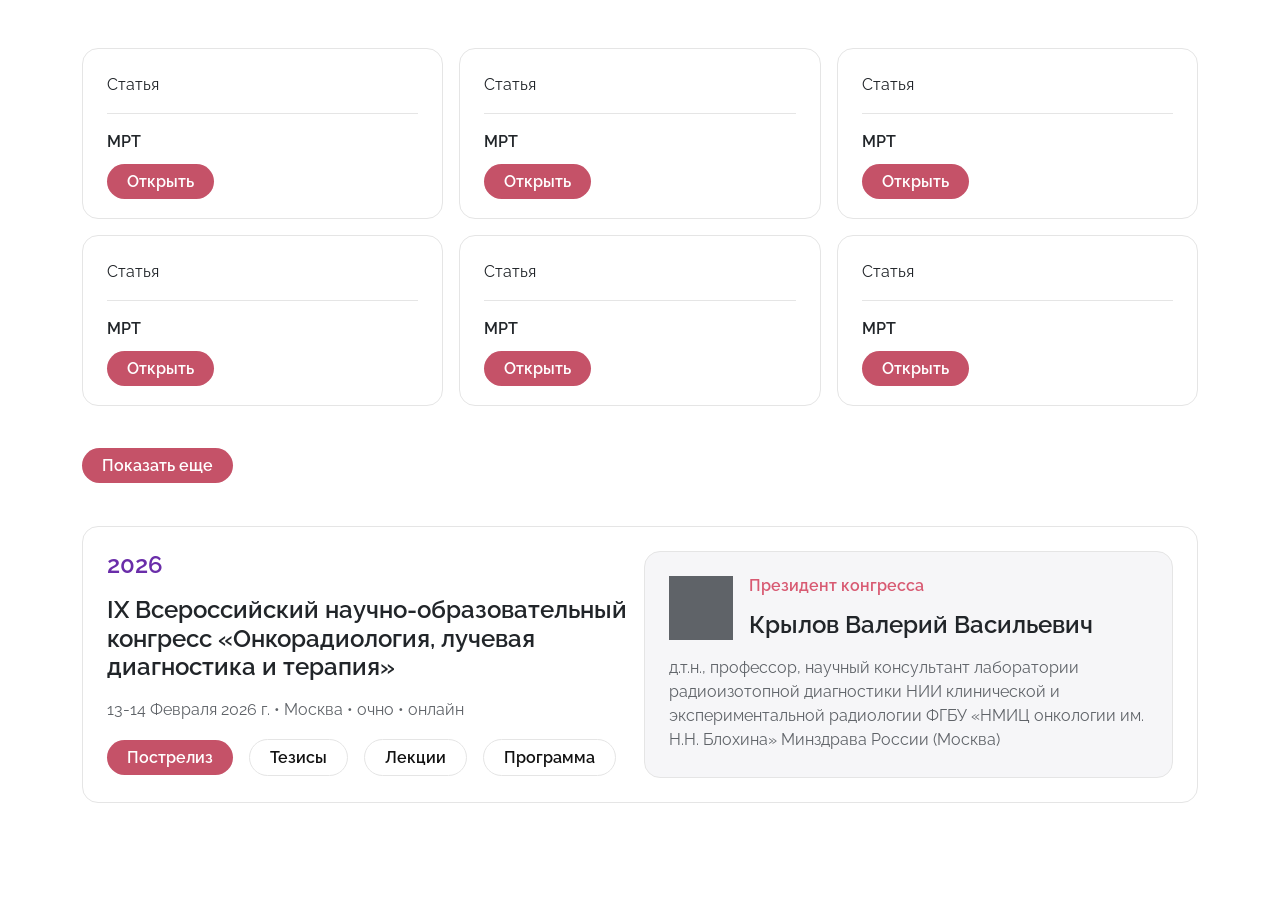
==== card.html @ f97c8878 "Файлы добавлены через загрузку" ====
<!doctype html>
<html lang="ru">
	<head>
		<meta charset="UTF-8" />
		<meta name="viewport" content="width=device-width, initial-scale=1.0" />
		<title>Статьи</title>
        <link rel="preconnect" href="https://fonts.googleapis.com">
        <link rel="preconnect" href="https://fonts.gstatic.com" crossorigin>
        <link href="https://fonts.googleapis.com/css2?family=Raleway:ital,wght@0,100..900;1,100..900&display=swap" rel="stylesheet">
		<link
			href="https://cdn.jsdelivr.net/npm/bootstrap@5.3.2/dist/css/bootstrap.min.css"
			rel="stylesheet"
		/>
	</head>
	<body>
		<style>
            body {
                font-family: "Raleway", sans-serif;
                font-size: 16px;
                font-style: normal;
            }

			.card {
				border: 1px solid #e5e5e5;
				border-radius: 16px;
				height: 100%;
			}

            .card-president {
                background-color: #f6f6f8;
            }

            .card-president-name-block {
                display: flex;
            }

			.content {
				padding: 24px;
				display: flex;
				row-gap: 16px;
				flex-direction: column;
			}

			.article-header {
				padding-bottom: 16px;
				border-bottom: 1px solid #e5e5e5;
			}

			.article-body {
				display: flex;
				flex-direction: column;
				row-gap: 16px;
			}

			.article-name {
				font-weight: 600;
			}

			.article-button {
				font-weight: 600;
				color: white;
				text-decoration: none;
				border-radius: 32px;
				background-color: #c55268;
				padding: 8px 20px;
			}

            .article-button-outline {
                font-weight: 600;
                color: #111111;
                text-decoration: none;
                border-radius: 32px;
                border: 1px solid #e5e5e5;
                padding: 8px 20px;
            }

            h2.congress-header {
                margin: 0;
                font-size: 24px;
                font-weight: 600;
            }

            h3.congress-header {
                margin: 0;
                font-size: 16px;
                font-weight: 600;
            }

            .colored {
                color: #6a2da9;
            }

            .colored-fucsia {
                color: #d85a72
            }

            .subtext {
                color: #5f6368;
            }

            .flex-container {
                display: flex;
                gap: 16px;
                flex-wrap: wrap;
            }

            .group-btn {
                margin: 8px 0;
            }

            .flex-container-column {
                display: flex;
                flex-direction: column;
                gap: 16px
            }

		</style>
		<div class="container mt-5">
			<div class="row row-cols-3 gy-3 gx-3" id="articles-grid">
			</div>
            <div class="mt-5">
                <a class="article-button" id="show-more-articles" href="#">Показать еще</a>
            </div>
            <div class="mt-5">
                <div class="card">
                    <div class="content">
                        <div class="row gx-2">
                            <div class="col-6 flex-container-column">
                                <h2 class="congress-header colored">
                                    2026
                                </h2>
                                <h2 class="congress-header">
                                    IX Всероссийский научно-образовательный конгресс «Онкорадиология, лучевая диагностика и терапия»
                                </h2>
                                <div class="subtext">
                                    13-14 Февраля 2026 г. • Москва • очно • онлайн
                                </div>
                                <div class="flex-container group-btn">
                                    <div>
                                        <a class="article-button" href="#">Пострелиз</a>
                                    </div>
                                    <div>
                                        <a class="article-button-outline" href="#">Тезисы</a>
                                    </div>
                                    <div>
                                        <a class="article-button-outline" href="#">Лекции</a>
                                    </div>
                                    <div>
                                        <a class="article-button-outline" href="#">Программа</a>
                                    </div>
                                </div>
                            </div>
                            <div class="col-6">
                                <div class="card card-president">
                                    <div class="content">
                                        <div class="flex-container">
                                            <div style="background-color: #5f6368; height: 64px; width: 64px;"></div>
                                            <div class="flex-container-column">
                                                <h3 class="congress-header colored-fucsia">
                                                    Президент конгресса
                                                </h3>
                                                <h2 class="congress-header">
                                                    Крылов Валерий Васильевич
                                                </h2>
                                            </div>
                                        </div>
                                        <div class="subtext">
                                            д.т.н., профессор, научный консультант лаборатории радиоизотопной диагностики НИИ клинической и экспериментальной радиологии ФГБУ «НМИЦ онкологии им. Н.Н. Блохина» Минздрава России (Москва)
                                        </div>
                                    </div>
                                </div>
                            </div>
                        </div>
                    </div>
                </div>
            </div>
		</div>
		<script>
            document.addEventListener("DOMContentLoaded", function () {
                const articles = [
                    {
                        header: "Статья",
                        title: "МРТ",
                        link: "/article"
                    },
                    {
                        header: "Статья",
                        title: "МРТ",
                        link: "/article"
                    },
                    {
                        header: "Статья",
                        title: "МРТ",
                        link: "/article"
                    },
                    {
                        header: "Статья",
                        title: "МРТ",
                        link: "/article"
                    },
                    {
                        header: "Статья",
                        title: "МРТ",
                        link: "/article"
                    },
                    {
                        header: "Статья",
                        title: "МРТ",
                        link: "/article"
                    },
                    {
                        header: "Статья",
                        title: "МРТ",
                        link: "/article"
                    },
                    {
                        header: "Статья",
                        title: "МРТ",
                        link: "/article"
                    },
                    {
                        header: "Статья",
                        title: "МРТ",
                        link: "/article"
                    },
                    {
                        header: "Статья",
                        title: "МРТ",
                        link: "/article"
                    },
                    {
                        header: "Статья",
                        title: "МРТ",
                        link: "/article"
                    },
                    {
                        header: "Статья",
                        title: "МРТ",
                        link: "/article"
                    },
                    {
                        header: "Статья",
                        title: "МРТ",
                        link: "/article"
                    }
                ];

                const grid = document.getElementById("articles-grid");
                const button = document.getElementById("show-more-articles");

                if (!grid || !button) return;

                const initialCount = 6;
                const step = 3;
                let renderedCount = 0;

                function escapeHtml(string) {
                    return String(string)
                        .replace(/&/g, "&amp;")
                        .replace(/</g, "&lt;")
                        .replace(/>/g, "&gt;")
                        .replace(/"/g, "&quot;")
                        .replace(/'/g, "&#039;");
                }

                function createCard(article) {
                    return `
                       <div class="col">
                            <div class="card">
                                <div class="content">
                                    <div class="article-header">${escapeHtml(article.header)}</div>
                                    <div class="article-body">
                                        <div class="article-name">${escapeHtml(article.title)}</div>
                                        <div>
                                            <a class="article-button" href="${escapeHtml(article.link)}">Открыть</a>
                                        </div>
                                    </div>
                                </div>
                            </div>
                        </div>
                    `;
                }


                function renderCards(count) {
                    console.log("here");
                    const items = articles.slice(renderedCount, renderedCount + count);

                    items.forEach((article) => {
                        grid.insertAdjacentHTML("beforeend", createCard(article));
                    });

                    renderedCount += items.length;
                }

                button.addEventListener("click", function () {
                    renderCards(step);
                })

                renderCards(initialCount);
            });
		</script>
		<script src="https://cdn.jsdelivr.net/npm/bootstrap@5.3.2/dist/js/bootstrap.bundle.min.js"></script>
	</body>
</html>
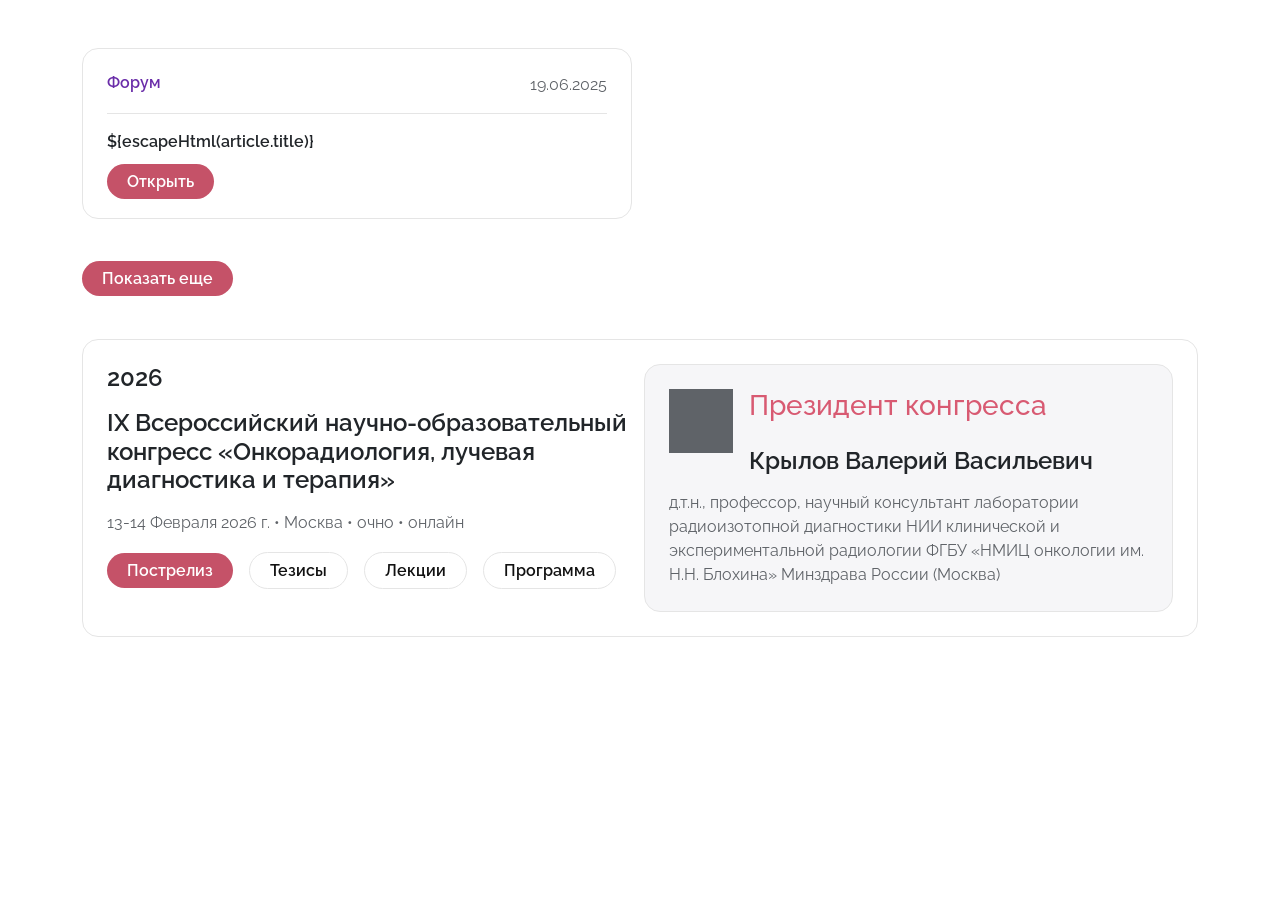
==== commit bcbde5db: "Добавляет event" ====
--- a/card.html
+++ b/card.html
@@ -80,13 +80,18 @@
                 font-weight: 600;
             }
 
-            h3.congress-header {
+            h3.cust-card-header {
                 margin: 0;
                 font-size: 16px;
                 font-weight: 600;
             }
 
-            .colored {
+            .card-underline {
+                border-bottom: 1px solid #e5e5e5;
+                padding-bottom: 16px;
+            }
+
+            .colored-puple {
                 color: #6a2da9;
             }
 
@@ -104,6 +109,12 @@
                 flex-wrap: wrap;
             }
 
+            .flex-container-header {
+                display: flex;
+                flex-direction: row;
+                justify-content: space-between;
+            }
+
             .group-btn {
                 margin: 8px 0;
             }
@@ -116,7 +127,23 @@
 
 		</style>
 		<div class="container mt-5">
-			<div class="row row-cols-3 gy-3 gx-3" id="articles-grid">
+			<div class="row row-cols-2 gy-3 gx-3" id="articles-grid">
+                <div class="col">
+                    <div class="card">
+                        <div class="content">
+                            <div class="flex-container-header card-underline">
+                                <h3 class="cust-card-header colored-puple">Форум</h3>
+                                <div class="subtext">19.06.2025</div>
+                            </div>
+                            <div class="article-body">
+                                <div class="article-name">${escapeHtml(article.title)}</div>
+                                <div>
+                                    <a class="article-button" href="${escapeHtml(article.link)}">Открыть</a>
+                                </div>
+                            </div>
+                        </div>
+                    </div>
+                </div>
 			</div>
             <div class="mt-5">
                 <a class="article-button" id="show-more-articles" href="#">Показать еще</a>
@@ -177,81 +204,15 @@
 		</div>
 		<script>
             document.addEventListener("DOMContentLoaded", function () {
-                const articles = [
-                    {
-                        header: "Статья",
-                        title: "МРТ",
-                        link: "/article"
-                    },
-                    {
-                        header: "Статья",
-                        title: "МРТ",
-                        link: "/article"
-                    },
-                    {
-                        header: "Статья",
-                        title: "МРТ",
-                        link: "/article"
-                    },
-                    {
-                        header: "Статья",
-                        title: "МРТ",
-                        link: "/article"
-                    },
-                    {
-                        header: "Статья",
-                        title: "МРТ",
-                        link: "/article"
-                    },
-                    {
-                        header: "Статья",
-                        title: "МРТ",
-                        link: "/article"
-                    },
-                    {
-                        header: "Статья",
-                        title: "МРТ",
-                        link: "/article"
-                    },
-                    {
-                        header: "Статья",
-                        title: "МРТ",
-                        link: "/article"
-                    },
-                    {
-                        header: "Статья",
-                        title: "МРТ",
-                        link: "/article"
-                    },
-                    {
-                        header: "Статья",
-                        title: "МРТ",
-                        link: "/article"
-                    },
-                    {
-                        header: "Статья",
-                        title: "МРТ",
-                        link: "/article"
-                    },
-                    {
-                        header: "Статья",
-                        title: "МРТ",
-                        link: "/article"
-                    },
-                    {
-                        header: "Статья",
-                        title: "МРТ",
-                        link: "/article"
-                    }
-                ];
+                const BASE_URL = "";
 
                 const grid = document.getElementById("articles-grid");
                 const button = document.getElementById("show-more-articles");
 
                 if (!grid || !button) return;
 
-                const initialCount = 6;
-                const step = 3;
+                const initialCount = 2;
+                const step = 2;
                 let renderedCount = 0;
 
                 function escapeHtml(string) {
@@ -268,11 +229,12 @@
                        <div class="col">
                             <div class="card">
                                 <div class="content">
-                                    <div class="article-header">${escapeHtml(article.header)}</div>
+
+                                    <h3 class="cust-card-header colored-puple card-underline">${escapeHtml(article.type)}</h3>
                                     <div class="article-body">
                                         <div class="article-name">${escapeHtml(article.title)}</div>
                                         <div>
-                                            <a class="article-button" href="${escapeHtml(article.link)}">Открыть</a>
+                                            <a class="article-button" href="${escapeHtml(article.reference)}">Открыть</a>
                                         </div>
                                     </div>
                                 </div>
@@ -283,7 +245,6 @@
 
 
                 function renderCards(count) {
-                    console.log("here");
                     const items = articles.slice(renderedCount, renderedCount + count);
 
                     items.forEach((article) => {
